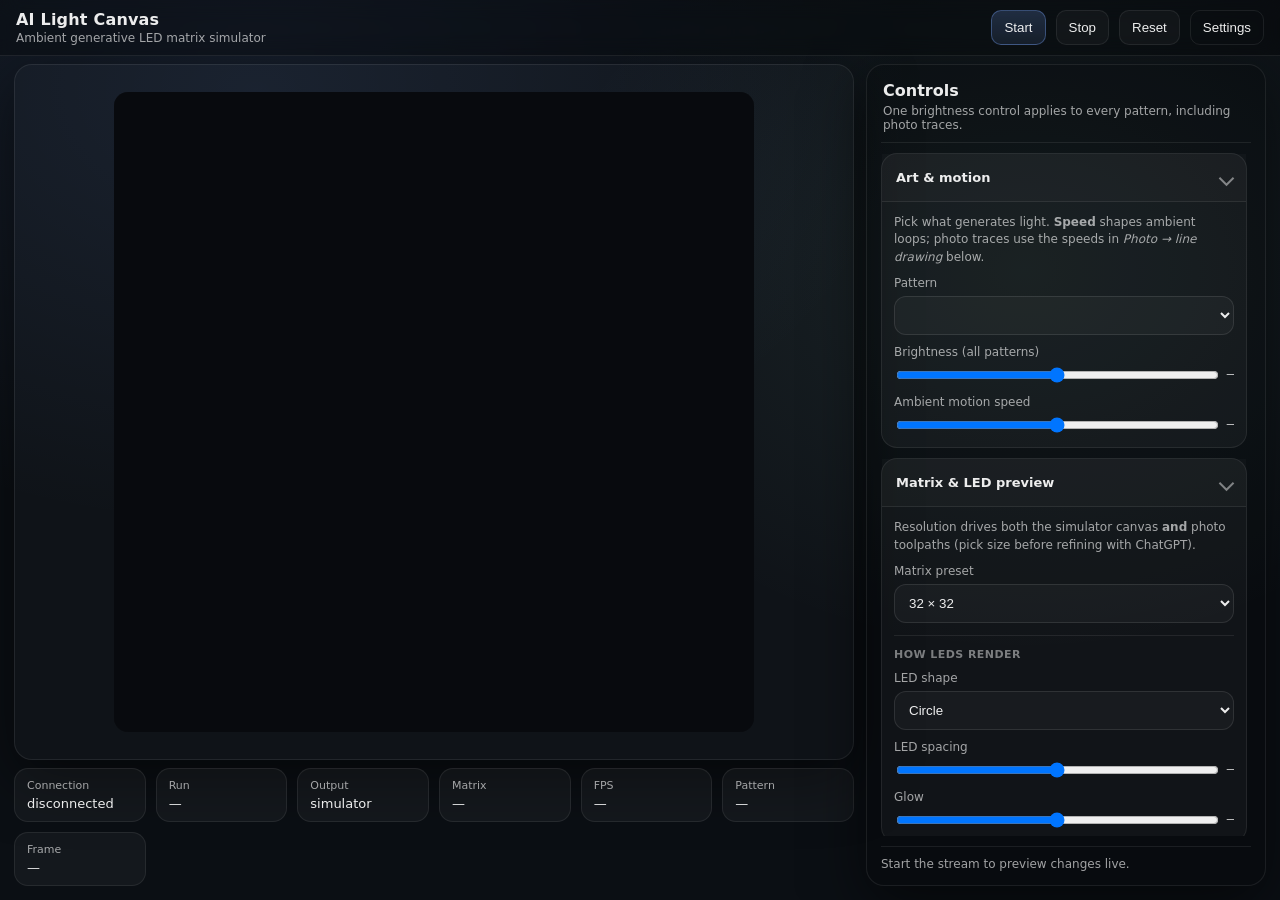
==== frontend/index.html @ 5630060a "Initial commit Co-authored-by: Cursor <cursoragent@cursor.com>" ====
<!doctype html>
<html lang="en">
  <head>
    <meta charset="utf-8" />
    <meta name="viewport" content="width=device-width, initial-scale=1" />
    <title>AI Light Canvas</title>
    <link rel="stylesheet" href="./styles.css" />
  </head>
  <body>
    <div class="appShell">
      <header class="topBar">
        <div class="brand">
          <div class="brandTitle">AI Light Canvas</div>
          <div class="brandSub">Ambient generative LED matrix simulator</div>
        </div>

        <div class="topBarActions">
          <button id="btnStart" class="btn primary">Start</button>
          <button id="btnStop" class="btn">Stop</button>
          <button id="btnReset" class="btn">Reset</button>
          <button id="btnSettings" class="btn ghost" aria-expanded="false">Settings</button>
        </div>
      </header>

      <main class="main">
        <section class="canvasPanel">
          <div class="canvasWrap">
            <canvas id="matrixCanvas" width="640" height="640"></canvas>
          </div>
          <div class="statusBar">
            <div class="statusItem">
              <span class="label">Connection</span>
              <span id="statusConnection" class="value">…</span>
            </div>
            <div class="statusItem">
              <span class="label">Run</span>
              <span id="statusRunning" class="value">—</span>
            </div>
            <div class="statusItem">
              <span class="label">Output</span>
              <span id="statusOutput" class="value">simulator</span>
            </div>
            <div class="statusItem">
              <span class="label">Matrix</span>
              <span id="statusMatrix" class="value">—</span>
            </div>
            <div class="statusItem">
              <span class="label">FPS</span>
              <span id="statusFps" class="value">—</span>
            </div>
            <div class="statusItem">
              <span class="label">Pattern</span>
              <span id="statusPattern" class="value">—</span>
            </div>
            <div class="statusItem">
              <span class="label">Frame</span>
              <span id="statusSeq" class="value">—</span>
            </div>
          </div>
        </section>

        <aside id="settingsPanel" class="settingsPanel" hidden>
          <div class="settingsHeader">
            <div class="settingsTitle">Controls</div>
            <div class="settingsHint">One brightness control applies to every pattern, including photo traces.</div>
          </div>

          <div class="settingsScroll">
            <details class="settingsFold" open>
              <summary><span class="foldSummaryLabel">Art &amp; motion</span></summary>
              <div class="foldInner">
                <p class="foldLead">
                  Pick what generates light. <strong>Speed</strong> shapes ambient loops; photo traces use the speeds in <em>Photo → line drawing</em> below.
                </p>
                <label class="field">
                  <span class="fieldLabel">Pattern</span>
                  <select id="selPattern"></select>
                </label>

                <label class="field">
                  <span class="fieldLabel">Brightness (all patterns)</span>
                  <div class="rangeRow">
                    <input id="rngBrightness" type="range" min="0" max="1" step="0.01" />
                    <span id="txtBrightness" class="mono">—</span>
                  </div>
                </label>

                <label class="field">
                  <span class="fieldLabel">Ambient motion speed</span>
                  <div class="rangeRow">
                    <input id="rngSpeed" type="range" min="0" max="5" step="0.01" />
                    <span id="txtSpeed" class="mono">—</span>
                  </div>
                </label>

                <div id="photoPatternHint" class="patternHint" aria-live="polite"></div>
              </div>
            </details>

            <details class="settingsFold" open>
              <summary><span class="foldSummaryLabel">Matrix &amp; LED preview</span></summary>
              <div class="foldInner">
                <p class="foldLead">
                  Resolution drives both the simulator canvas <strong>and</strong> photo toolpaths (pick size before refining with ChatGPT).
                </p>
                <label class="field">
                  <span class="fieldLabel">Matrix preset</span>
                  <select id="selMatrixPreset">
                    <option value="32x32">32 × 32</option>
                    <option value="64x64">64 × 64</option>
                    <option value="128x64">128 × 64</option>
                    <option value="128x128">128 × 128</option>
                  </select>
                </label>

                <div class="foldDivider"></div>
                <div class="subHeading">How LEDs render</div>

                <label class="field">
                  <span class="fieldLabel">LED shape</span>
                  <select id="selLedShape">
                    <option value="circle">Circle</option>
                    <option value="square">Square</option>
                  </select>
                </label>

                <label class="field">
                  <span class="fieldLabel">LED spacing</span>
                  <div class="rangeRow">
                    <input id="rngLedSpacing" type="range" min="0" max="8" step="1" />
                    <span id="txtLedSpacing" class="mono">—</span>
                  </div>
                </label>

                <label class="field">
                  <span class="fieldLabel">Glow</span>
                  <div class="rangeRow">
                    <input id="rngGlow" type="range" min="0" max="1" step="0.01" />
                    <span id="txtGlow" class="mono">—</span>
                  </div>
                </label>
              </div>
            </details>

            <details class="settingsFold" open>
              <summary><span class="foldSummaryLabel">Streaming &amp; performance</span></summary>
              <div class="foldInner">
                <p class="foldLead">
                  Target frame rate and auto tuning affect smoothness and CPU use; learned caps stay tied to the current matrix size and pattern.
                </p>
                <div class="fieldGrid2">
                  <label class="field">
                    <span class="fieldLabel">Target FPS</span>
                    <input id="numFps" type="number" min="1" max="120" step="1" />
                  </label>
                  <label class="field">
                    <span class="fieldLabel">Auto-tune FPS</span>
                    <select id="selAutoFps">
                      <option value="true">On (recommended)</option>
                      <option value="false">Off</option>
                    </select>
                  </label>
                  <label class="field">
                    <span class="fieldLabel">Max FPS cap</span>
                    <input id="numMaxFps" type="number" min="1" max="120" step="1" />
                  </label>
                  <label class="field">
                    <span class="fieldLabel">Auto-learn cap</span>
                    <select id="selAutoLearn">
                      <option value="true">On</option>
                      <option value="false">Off</option>
                    </select>
                  </label>
                </div>

                <div class="btnRow" style="margin-top: 12px">
                  <button id="btnResetLearned" class="btn" type="button">Reset learned FPS cap</button>
                </div>
              </div>
            </details>

            <details class="settingsFold" id="foldLivingDrawing" open>
              <summary><span class="foldSummaryLabel">Photo → line drawing</span></summary>
              <div class="foldInner">
                <p class="foldLead">
                  Upload once, optionally refine for a cleaner single stroke, then paint with the same <strong>brightness</strong> slider as other patterns. Paths always match the <strong>matrix preset</strong> above.
                </p>

                <label class="field">
                  <span class="fieldLabel">Display name (optional)</span>
                  <input
                    id="inpUploadLabel"
                    type="text"
                    maxlength="120"
                    placeholder="Shown in the library, e.g. Beach sunset"
                    autocomplete="off"
                  />
                </label>

                <label class="field">
                  <span class="fieldLabel">Source image</span>
                  <input id="fileUpload" type="file" accept="image/*" />
                </label>

                <label class="field">
                  <span class="fieldLabel">Library</span>
                  <select id="selDrawing"></select>
                </label>

                <label class="field">
                  <span class="fieldLabel">Rename selected</span>
                  <input
                    id="inpRenameDrawing"
                    type="text"
                    maxlength="120"
                    placeholder="New display name"
                    autocomplete="off"
                  />
                </label>
                <div class="btnRow">
                  <button id="btnRenameDrawing" class="btn" type="button">Save name</button>
                </div>

                <div class="btnRow">
                  <button id="btnDeleteAiToolpath" class="btn" type="button">Remove AI path</button>
                  <button id="btnDeleteImage" class="btn danger" type="button">Delete upload</button>
                </div>
                <p class="muted" style="margin-top: 8px">
                  Remove AI path keeps the photo and uses the built‑in trace. Delete upload removes the file and any AI path (cannot be undone).
                </p>

                <div class="btnRow">
                  <button id="btnRefineToolpath" class="btn" type="button">Refine with ChatGPT</button>
                </div>
                <div id="txtRefineStatus" class="muted" style="margin-top: 8px"></div>

                <details class="settingsSub">
                  <summary><span class="foldSummaryLabel">ChatGPT credentials</span></summary>
                  <div class="foldInner">
                    <form id="formOpenAiCred" autocomplete="off" onsubmit="return false;">
                      <p class="foldLead" style="margin-bottom: 10px">
                        Saved to <span class="mono">config/settings.yaml</span> on this machine. Keys are never echoed back in API responses.
                      </p>
                      <label class="field">
                        <span class="fieldLabel">API key</span>
                        <input
                          id="inpOpenAiApiKey"
                          name="openai_api_key"
                          type="password"
                          autocomplete="new-password"
                          placeholder="Paste key, then Save"
                        />
                      </label>
                      <div class="btnRow" style="margin-top: 8px">
                        <button id="btnSaveOpenAiKey" class="btn" type="button">Save key</button>
                        <button id="btnClearOpenAiKey" class="btn" type="button">Clear key</button>
                      </div>
                      <div id="txtOpenAiKeyHint" class="muted" style="margin-top: 8px"></div>
                      <label class="field">
                        <span class="fieldLabel">Model</span>
                        <input id="txtOpenAiModel" name="openai_model" type="text" autocomplete="off" placeholder="e.g. gpt-5-mini" />
                      </label>
                    </form>
                  </div>
                </details>

                <div class="foldDivider"></div>
                <div class="subHeading">On-matrix playback</div>

                <label class="field">
                  <span class="fieldLabel">Line color</span>
                  <input id="clrLine" type="color" value="#b8d7ff" />
                </label>

                <div class="fieldGrid2">
                  <label class="field">
                    <span class="fieldLabel">Draw speed</span>
                    <input id="numDrawPps" type="number" min="10" max="5000" step="10" />
                  </label>
                  <label class="field">
                    <span class="fieldLabel">Hold (show)</span>
                    <input id="numHold" type="number" min="0" max="60" step="0.5" />
                  </label>
                  <label class="field" style="grid-column: 1 / -1">
                    <span class="fieldLabel">Erase speed</span>
                    <input id="numErasePps" type="number" min="10" max="20000" step="50" />
                  </label>
                </div>
                <p class="muted" style="margin-top: 8px">Draw / hold / erase speeds are points per second on the LED path.</p>

                <div class="btnRow" style="margin-top: 14px">
                  <button id="btnUseLivingDrawing" class="btn primary" type="button">Apply photo line drawing</button>
                </div>
              </div>
            </details>
          </div>

          <div class="settingsFooter">
            <div class="muted">Start the stream to preview changes live.</div>
          </div>
        </aside>
      </main>
    </div>

    <script src="./app.js"></script>
  </body>
</html>
---- frontend/styles.css ----
:root {
  --bg: #0b0f14;
  --panel: rgba(255, 255, 255, 0.04);
  --panel2: rgba(255, 255, 255, 0.06);
  --border: rgba(255, 255, 255, 0.08);
  --text: rgba(255, 255, 255, 0.92);
  --muted: rgba(255, 255, 255, 0.62);
  --accent: #78a6ff;
  --accent2: #9ee6d6;
  --shadow: rgba(0, 0, 0, 0.55);
}

* { box-sizing: border-box; }

html, body {
  height: 100%;
  margin: 0;
  background: radial-gradient(1200px 800px at 20% 10%, rgba(120, 166, 255, 0.10), transparent 55%),
              radial-gradient(900px 700px at 80% 30%, rgba(158, 230, 214, 0.08), transparent 55%),
              var(--bg);
  color: var(--text);
  font-family: ui-sans-serif, system-ui, -apple-system, Segoe UI, Roboto, Helvetica, Arial, "Apple Color Emoji",
    "Segoe UI Emoji";
}

.appShell {
  height: 100%;
  display: flex;
  flex-direction: column;
}

.topBar {
  display: flex;
  align-items: center;
  justify-content: space-between;
  padding: 10px 16px;
  border-bottom: 1px solid var(--border);
  background: rgba(0,0,0,0.25);
  backdrop-filter: blur(10px);
}

.brandTitle { font-weight: 650; letter-spacing: 0.2px; }
.brandSub { font-size: 12px; color: var(--muted); margin-top: 2px; }

.topBarActions { display: flex; gap: 10px; align-items: center; }

.btn {
  border: 1px solid var(--border);
  background: rgba(255,255,255,0.03);
  color: var(--text);
  padding: 9px 12px;
  border-radius: 10px;
  cursor: pointer;
  transition: transform 120ms ease, background 120ms ease, border-color 120ms ease;
}

.btn:hover { background: rgba(255,255,255,0.06); border-color: rgba(255,255,255,0.14); }
.btn:active { transform: translateY(1px); }

.btn.primary {
  border-color: rgba(120, 166, 255, 0.35);
  background: linear-gradient(180deg, rgba(120,166,255,0.20), rgba(120,166,255,0.10));
}
.btn.danger {
  border-color: rgba(255, 120, 120, 0.35);
  background: rgba(255, 80, 80, 0.08);
}
.btn.danger:hover {
  border-color: rgba(255, 140, 140, 0.45);
  background: rgba(255, 80, 80, 0.12);
}
.btn.ghost { background: transparent; }

.main {
  flex: 1;
  min-height: 0;
  display: grid;
  grid-template-columns: 1fr minmax(300px, 400px);
  grid-template-rows: minmax(0, 1fr);
  gap: 12px;
  padding: 8px 14px 14px;
  align-items: stretch;
}

.canvasPanel {
  min-width: 0;
  min-height: 0;
  display: flex;
  flex-direction: column;
  gap: 8px;
}

.canvasWrap {
  flex: 1 1 0;
  min-height: 0;
  background: rgba(255,255,255,0.02);
  border: 1px solid var(--border);
  border-radius: 18px;
  padding: 6px 8px;
  box-shadow: 0 18px 60px var(--shadow);
  display: flex;
  align-items: center;
  justify-content: center;
}

canvas {
  display: block;
  border-radius: 14px;
  background: rgba(0,0,0,0.35);
  /* Fill the flex preview area while staying square (matrix aspect is square). */
  width: auto;
  height: auto;
  max-width: 100%;
  max-height: 100%;
  aspect-ratio: 1 / 1;
}

.statusBar {
  display: grid;
  grid-template-columns: repeat(6, minmax(0, 1fr));
  gap: 10px;
}

.statusItem {
  border: 1px solid var(--border);
  background: var(--panel);
  border-radius: 14px;
  padding: 10px 12px;
  min-width: 0;
}
.statusItem .label { display: block; font-size: 11px; color: var(--muted); }
.statusItem .value { display: block; font-size: 13px; margin-top: 4px; white-space: nowrap; overflow: hidden; text-overflow: ellipsis; }

.settingsPanel {
  border: 1px solid var(--border);
  background: rgba(0,0,0,0.22);
  border-radius: 18px;
  padding: 14px;
  box-shadow: 0 18px 60px var(--shadow);
  display: flex;
  flex-direction: column;
  gap: 10px;
  min-width: 0;
  min-height: 0;
  overflow: hidden;
}

.settingsScroll {
  flex: 1;
  min-height: 0;
  overflow-y: auto;
  overflow-x: hidden;
  display: flex;
  flex-direction: column;
  gap: 10px;
  padding-right: 4px;
  align-items: stretch;
}

/* Critical: flex items default to flex-shrink:1, which squashes <details> and clips bodies + summaries. */
.settingsScroll > details {
  flex-shrink: 0;
  min-height: min-content;
}

.settingsScroll::-webkit-scrollbar {
  width: 8px;
}
.settingsScroll::-webkit-scrollbar-thumb {
  background: rgba(255,255,255,0.12);
  border-radius: 999px;
}

.settingsHeader {
  padding: 2px 2px 10px 2px;
  border-bottom: 1px solid var(--border);
}
.settingsTitle { font-weight: 650; }
.settingsHint { font-size: 12px; color: var(--muted); margin-top: 4px; }

.settingsGroup {
  border: 1px solid var(--border);
  background: var(--panel);
  border-radius: 16px;
  padding: 12px;
}

details.settingsFold {
  border: 1px solid var(--border);
  background: var(--panel);
  border-radius: 16px;
  overflow: visible;
}

details.settingsFold > summary {
  list-style: none;
  cursor: pointer;
  display: grid;
  grid-template-columns: minmax(0, 1fr) auto;
  align-items: center;
  gap: 10px 12px;
  padding: 12px 14px;
  min-height: 48px;
  font-size: 13px;
  font-weight: 650;
  color: rgba(255, 255, 255, 0.92);
  user-select: none;
}

.foldSummaryLabel {
  min-width: 0;
  line-height: 1.35;
  word-wrap: break-word;
  overflow-wrap: anywhere;
}

details.settingsFold > summary::-webkit-details-marker {
  display: none;
}

details.settingsFold > summary::after {
  content: "";
  width: 9px;
  height: 9px;
  margin-top: 2px;
  border-right: 2px solid rgba(255, 255, 255, 0.45);
  border-bottom: 2px solid rgba(255, 255, 255, 0.45);
  transform: rotate(-45deg);
  transition: transform 140ms ease;
  flex-shrink: 0;
  justify-self: end;
}

details.settingsFold[open] > summary::after {
  transform: rotate(45deg);
  margin-top: 2px;
}

details.settingsFold[open] > summary {
  border-bottom: 1px solid var(--border);
  background: rgba(255,255,255,0.02);
}

.foldInner {
  padding: 12px;
  overflow: visible;
}

.foldLead {
  font-size: 12px;
  color: var(--muted);
  line-height: 1.45;
  margin: 0 0 10px 0;
}

.foldDivider {
  height: 1px;
  background: var(--border);
  margin: 12px 0;
}

.subHeading {
  font-size: 11px;
  font-weight: 650;
  letter-spacing: 0.04em;
  text-transform: uppercase;
  color: rgba(255,255,255,0.45);
  margin: 0 0 8px 0;
}

.fieldGrid2 {
  display: grid;
  grid-template-columns: 1fr 1fr;
  gap: 10px;
}

@media (max-width: 420px) {
  .fieldGrid2 { grid-template-columns: 1fr; }
}

.groupTitle {
  font-size: 12px;
  color: rgba(255,255,255,0.75);
  letter-spacing: 0.3px;
  margin-bottom: 10px;
}

.field {
  display: grid;
  gap: 6px;
  margin-top: 10px;
}
.field:first-of-type { margin-top: 0; }

.foldInner .field:first-child {
  margin-top: 0;
}

.fieldLabel { font-size: 12px; color: var(--muted); }

.btnRow {
  display: flex;
  flex-wrap: wrap;
  gap: 8px;
  align-items: center;
}

details.settingsSub {
  border: 1px dashed rgba(255,255,255,0.14);
  border-radius: 14px;
  margin-top: 10px;
  background: rgba(0,0,0,0.12);
  overflow: visible;
  min-height: min-content;
}

details.settingsSub > summary {
  list-style: none;
  cursor: pointer;
  display: grid;
  grid-template-columns: minmax(0, 1fr) auto;
  align-items: center;
  gap: 10px 12px;
  padding: 12px 14px;
  min-height: 44px;
  font-size: 13px;
  font-weight: 600;
  color: rgba(255, 255, 255, 0.88);
}

details.settingsSub > summary::after {
  content: "";
  width: 8px;
  height: 8px;
  margin-top: 2px;
  border-right: 2px solid rgba(255, 255, 255, 0.42);
  border-bottom: 2px solid rgba(255, 255, 255, 0.42);
  transform: rotate(-45deg);
  transition: transform 140ms ease;
  justify-self: end;
}

details.settingsSub[open] > summary::after {
  transform: rotate(45deg);
}

details.settingsSub > summary::-webkit-details-marker {
  display: none;
}

details.settingsSub .foldInner {
  padding-top: 0;
}

.patternHint {
  font-size: 12px;
  color: var(--muted);
  margin-top: 10px;
  padding: 10px 12px;
  border-radius: 12px;
  background: rgba(120, 166, 255, 0.08);
  border: 1px solid rgba(120, 166, 255, 0.18);
  display: none;
}

.patternHint.isVisible {
  display: block;
}

input[type="text"], input[type="password"], input[type="number"], select {
  border: 1px solid rgba(255,255,255,0.10);
  background: rgba(255,255,255,0.03);
  color: var(--text);
  padding: 10px 10px;
  border-radius: 12px;
  outline: none;
}

select option {
  background: #0b0f14;
  color: rgba(255, 255, 255, 0.92);
}

input[type="range"] { width: 100%; }

.rangeRow {
  display: grid;
  grid-template-columns: 1fr auto;
  gap: 10px;
  align-items: center;
}

.mono {
  font-family: ui-monospace, SFMono-Regular, Menlo, Monaco, Consolas, "Liberation Mono", "Courier New", monospace;
  font-size: 12px;
  color: rgba(255,255,255,0.80);
}

.muted { color: var(--muted); font-size: 12px; }

.settingsFooter {
  margin-top: auto;
  padding-top: 10px;
  border-top: 1px solid var(--border);
}

@media (max-width: 1020px) {
  .main {
    grid-template-columns: 1fr;
    grid-template-rows: auto minmax(0, 1fr);
  }
  .settingsPanel { order: -1; }
  .canvasPanel { min-height: min(52vh, 560px); }
  .statusBar { grid-template-columns: repeat(2, minmax(0, 1fr)); }
}
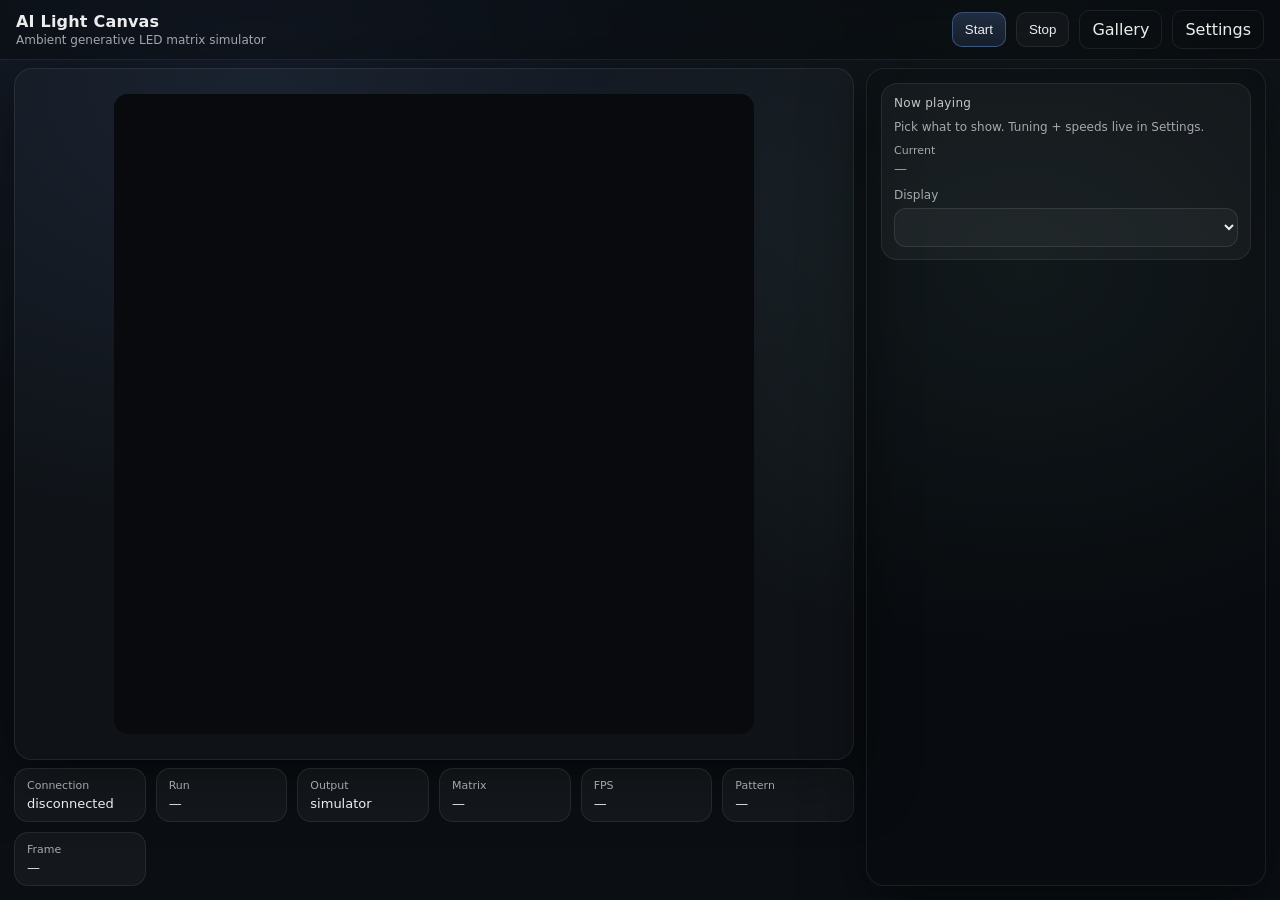
==== commit c8ac5a29: "ui: split simulator/settings; gallery copy preview Co-authored-by: Cursor <cursoragent@cursor.com>" ====
--- a/frontend/index.html
+++ b/frontend/index.html
@@ -17,8 +17,8 @@
         <div class="topBarActions">
           <button id="btnStart" class="btn primary">Start</button>
           <button id="btnStop" class="btn">Stop</button>
-          <button id="btnReset" class="btn">Reset</button>
-          <button id="btnSettings" class="btn ghost" aria-expanded="false">Settings</button>
+          <a href="/gallery.html" class="btn ghost" style="text-decoration:none; display:inline-flex; align-items:center">Gallery</a>
+          <a href="/settings.html" class="btn ghost" style="text-decoration:none; display:inline-flex; align-items:center">Settings</a>
         </div>
       </header>
 
@@ -59,244 +59,40 @@
           </div>
         </section>
 
-        <aside id="settingsPanel" class="settingsPanel" hidden>
-          <div class="settingsHeader">
-            <div class="settingsTitle">Controls</div>
-            <div class="settingsHint">One brightness control applies to every pattern, including photo traces.</div>
-          </div>
+        <aside class="playPanel">
+          <div class="settingsGroup">
+            <div class="groupTitle">Now playing</div>
+            <div class="muted" style="margin-top:6px">Pick what to show. Tuning + speeds live in Settings.</div>
 
-          <div class="settingsScroll">
-            <details class="settingsFold" open>
-              <summary><span class="foldSummaryLabel">Art &amp; motion</span></summary>
-              <div class="foldInner">
-                <p class="foldLead">
-                  Pick what generates light. <strong>Speed</strong> shapes ambient loops; photo traces use the speeds in <em>Photo → line drawing</em> below.
-                </p>
-                <label class="field">
-                  <span class="fieldLabel">Pattern</span>
-                  <select id="selPattern"></select>
-                </label>
+            <div class="muted" style="margin-top:10px">
+              <span class="label" style="display:block; font-size:11px; color: var(--muted);">Current</span>
+              <span id="txtNowPlaying" class="value" style="display:block; font-size:13px; margin-top:4px">—</span>
+            </div>
 
-                <label class="field">
-                  <span class="fieldLabel">Brightness (all patterns)</span>
-                  <div class="rangeRow">
-                    <input id="rngBrightness" type="range" min="0" max="1" step="0.01" />
-                    <span id="txtBrightness" class="mono">—</span>
-                  </div>
-                </label>
+            <label class="field" style="margin-top:12px">
+              <span class="fieldLabel">Display</span>
+              <select id="selPattern"></select>
+            </label>
 
-                <label class="field">
-                  <span class="fieldLabel">Ambient motion speed</span>
-                  <div class="rangeRow">
-                    <input id="rngSpeed" type="range" min="0" max="5" step="0.01" />
-                    <span id="txtSpeed" class="mono">—</span>
-                  </div>
-                </label>
-
-                <div id="photoPatternHint" class="patternHint" aria-live="polite"></div>
+            <div id="photoControls" class="settingsGroup" style="margin-top:12px; display:none">
+              <div class="groupTitle">Photo</div>
+              <label class="field">
+                <span class="fieldLabel">Upload (optional name)</span>
+                <input id="inpUploadLabel" type="text" maxlength="120" placeholder="e.g. Face line art" autocomplete="off" />
+              </label>
+              <label class="field">
+                <span class="fieldLabel">File</span>
+                <input id="fileUpload" type="file" accept="image/*" />
+              </label>
+              <label class="field">
+                <span class="fieldLabel">Library</span>
+                <select id="selDrawing"></select>
+              </label>
+              <div class="btnRow">
+                <button id="btnUseLivingDrawing" class="btn primary" type="button">Show selected photo</button>
               </div>
-            </details>
-
-            <details class="settingsFold" open>
-              <summary><span class="foldSummaryLabel">Matrix &amp; LED preview</span></summary>
-              <div class="foldInner">
-                <p class="foldLead">
-                  Resolution drives both the simulator canvas <strong>and</strong> photo toolpaths (pick size before refining with ChatGPT).
-                </p>
-                <label class="field">
-                  <span class="fieldLabel">Matrix preset</span>
-                  <select id="selMatrixPreset">
-                    <option value="32x32">32 × 32</option>
-                    <option value="64x64">64 × 64</option>
-                    <option value="128x64">128 × 64</option>
-                    <option value="128x128">128 × 128</option>
-                  </select>
-                </label>
-
-                <div class="foldDivider"></div>
-                <div class="subHeading">How LEDs render</div>
-
-                <label class="field">
-                  <span class="fieldLabel">LED shape</span>
-                  <select id="selLedShape">
-                    <option value="circle">Circle</option>
-                    <option value="square">Square</option>
-                  </select>
-                </label>
-
-                <label class="field">
-                  <span class="fieldLabel">LED spacing</span>
-                  <div class="rangeRow">
-                    <input id="rngLedSpacing" type="range" min="0" max="8" step="1" />
-                    <span id="txtLedSpacing" class="mono">—</span>
-                  </div>
-                </label>
-
-                <label class="field">
-                  <span class="fieldLabel">Glow</span>
-                  <div class="rangeRow">
-                    <input id="rngGlow" type="range" min="0" max="1" step="0.01" />
-                    <span id="txtGlow" class="mono">—</span>
-                  </div>
-                </label>
-              </div>
-            </details>
-
-            <details class="settingsFold" open>
-              <summary><span class="foldSummaryLabel">Streaming &amp; performance</span></summary>
-              <div class="foldInner">
-                <p class="foldLead">
-                  Target frame rate and auto tuning affect smoothness and CPU use; learned caps stay tied to the current matrix size and pattern.
-                </p>
-                <div class="fieldGrid2">
-                  <label class="field">
-                    <span class="fieldLabel">Target FPS</span>
-                    <input id="numFps" type="number" min="1" max="120" step="1" />
-                  </label>
-                  <label class="field">
-                    <span class="fieldLabel">Auto-tune FPS</span>
-                    <select id="selAutoFps">
-                      <option value="true">On (recommended)</option>
-                      <option value="false">Off</option>
-                    </select>
-                  </label>
-                  <label class="field">
-                    <span class="fieldLabel">Max FPS cap</span>
-                    <input id="numMaxFps" type="number" min="1" max="120" step="1" />
-                  </label>
-                  <label class="field">
-                    <span class="fieldLabel">Auto-learn cap</span>
-                    <select id="selAutoLearn">
-                      <option value="true">On</option>
-                      <option value="false">Off</option>
-                    </select>
-                  </label>
-                </div>
-
-                <div class="btnRow" style="margin-top: 12px">
-                  <button id="btnResetLearned" class="btn" type="button">Reset learned FPS cap</button>
-                </div>
-              </div>
-            </details>
-
-            <details class="settingsFold" id="foldLivingDrawing" open>
-              <summary><span class="foldSummaryLabel">Photo → line drawing</span></summary>
-              <div class="foldInner">
-                <p class="foldLead">
-                  Upload once, optionally refine for a cleaner single stroke, then paint with the same <strong>brightness</strong> slider as other patterns. Paths always match the <strong>matrix preset</strong> above.
-                </p>
-
-                <label class="field">
-                  <span class="fieldLabel">Display name (optional)</span>
-                  <input
-                    id="inpUploadLabel"
-                    type="text"
-                    maxlength="120"
-                    placeholder="Shown in the library, e.g. Beach sunset"
-                    autocomplete="off"
-                  />
-                </label>
-
-                <label class="field">
-                  <span class="fieldLabel">Source image</span>
-                  <input id="fileUpload" type="file" accept="image/*" />
-                </label>
-
-                <label class="field">
-                  <span class="fieldLabel">Library</span>
-                  <select id="selDrawing"></select>
-                </label>
-
-                <label class="field">
-                  <span class="fieldLabel">Rename selected</span>
-                  <input
-                    id="inpRenameDrawing"
-                    type="text"
-                    maxlength="120"
-                    placeholder="New display name"
-                    autocomplete="off"
-                  />
-                </label>
-                <div class="btnRow">
-                  <button id="btnRenameDrawing" class="btn" type="button">Save name</button>
-                </div>
-
-                <div class="btnRow">
-                  <button id="btnDeleteAiToolpath" class="btn" type="button">Remove AI path</button>
-                  <button id="btnDeleteImage" class="btn danger" type="button">Delete upload</button>
-                </div>
-                <p class="muted" style="margin-top: 8px">
-                  Remove AI path keeps the photo and uses the built‑in trace. Delete upload removes the file and any AI path (cannot be undone).
-                </p>
-
-                <div class="btnRow">
-                  <button id="btnRefineToolpath" class="btn" type="button">Refine with ChatGPT</button>
-                </div>
-                <div id="txtRefineStatus" class="muted" style="margin-top: 8px"></div>
-
-                <details class="settingsSub">
-                  <summary><span class="foldSummaryLabel">ChatGPT credentials</span></summary>
-                  <div class="foldInner">
-                    <form id="formOpenAiCred" autocomplete="off" onsubmit="return false;">
-                      <p class="foldLead" style="margin-bottom: 10px">
-                        Saved to <span class="mono">config/settings.yaml</span> on this machine. Keys are never echoed back in API responses.
-                      </p>
-                      <label class="field">
-                        <span class="fieldLabel">API key</span>
-                        <input
-                          id="inpOpenAiApiKey"
-                          name="openai_api_key"
-                          type="password"
-                          autocomplete="new-password"
-                          placeholder="Paste key, then Save"
-                        />
-                      </label>
-                      <div class="btnRow" style="margin-top: 8px">
-                        <button id="btnSaveOpenAiKey" class="btn" type="button">Save key</button>
-                        <button id="btnClearOpenAiKey" class="btn" type="button">Clear key</button>
-                      </div>
-                      <div id="txtOpenAiKeyHint" class="muted" style="margin-top: 8px"></div>
-                      <label class="field">
-                        <span class="fieldLabel">Model</span>
-                        <input id="txtOpenAiModel" name="openai_model" type="text" autocomplete="off" placeholder="e.g. gpt-5-mini" />
-                      </label>
-                    </form>
-                  </div>
-                </details>
-
-                <div class="foldDivider"></div>
-                <div class="subHeading">On-matrix playback</div>
-
-                <label class="field">
-                  <span class="fieldLabel">Line color</span>
-                  <input id="clrLine" type="color" value="#b8d7ff" />
-                </label>
-
-                <div class="fieldGrid2">
-                  <label class="field">
-                    <span class="fieldLabel">Draw speed</span>
-                    <input id="numDrawPps" type="number" min="10" max="5000" step="10" />
-                  </label>
-                  <label class="field">
-                    <span class="fieldLabel">Hold (show)</span>
-                    <input id="numHold" type="number" min="0" max="60" step="0.5" />
-                  </label>
-                  <label class="field" style="grid-column: 1 / -1">
-                    <span class="fieldLabel">Erase speed</span>
-                    <input id="numErasePps" type="number" min="10" max="20000" step="50" />
-                  </label>
-                </div>
-                <p class="muted" style="margin-top: 8px">Draw / hold / erase speeds are points per second on the LED path.</p>
-
-                <div class="btnRow" style="margin-top: 14px">
-                  <button id="btnUseLivingDrawing" class="btn primary" type="button">Apply photo line drawing</button>
-                </div>
-              </div>
-            </details>
-          </div>
-
-          <div class="settingsFooter">
-            <div class="muted">Start the stream to preview changes live.</div>
+              <div id="photoPatternHint" class="patternHint" aria-live="polite"></div>
+            </div>
           </div>
         </aside>
       </main>
--- a/frontend/styles.css
+++ b/frontend/styles.css
@@ -8,6 +8,8 @@
   --accent: #78a6ff;
   --accent2: #9ee6d6;
   --shadow: rgba(0, 0, 0, 0.55);
+  /* Hint native controls (select dropdowns) to use dark theme where supported. */
+  color-scheme: dark;
 }
 
 * { box-sizing: border-box; }
@@ -56,6 +58,7 @@
 
 .btn:hover { background: rgba(255,255,255,0.06); border-color: rgba(255,255,255,0.14); }
 .btn:active { transform: translateY(1px); }
+.btn.clicked { transform: translateY(1px) scale(0.98); }
 
 .btn.primary {
   border-color: rgba(120, 166, 255, 0.35);
@@ -115,6 +118,59 @@
   aspect-ratio: 1 / 1;
 }
 
+.modalOverlay {
+  position: fixed;
+  inset: 0;
+  background: rgba(0,0,0,0.65);
+  backdrop-filter: blur(6px);
+  display: flex;
+  align-items: center;
+  justify-content: center;
+  padding: 18px;
+  z-index: 50;
+}
+
+.modalOverlay[hidden] {
+  display: none !important;
+}
+
+.modalCard {
+  width: min(980px, 96vw);
+  max-height: 92vh;
+  border: 1px solid var(--border);
+  background: rgba(0,0,0,0.35);
+  border-radius: 18px;
+  box-shadow: 0 18px 80px rgba(0,0,0,0.75);
+  display: flex;
+  flex-direction: column;
+  overflow: hidden;
+}
+
+.modalHeader, .modalFooter {
+  display: flex;
+  align-items: center;
+  gap: 10px;
+  padding: 12px 14px;
+  border-bottom: 1px solid var(--border);
+}
+.modalFooter {
+  border-bottom: none;
+  border-top: 1px solid var(--border);
+}
+.modalBody {
+  padding: 12px;
+  min-height: 0;
+  display: flex;
+  align-items: center;
+  justify-content: center;
+}
+
+.modalCanvas {
+  width: min(820px, 92vw);
+  height: auto;
+  max-height: 70vh;
+}
+
 .statusBar {
   display: grid;
   grid-template-columns: repeat(6, minmax(0, 1fr));
@@ -132,6 +188,20 @@
 .statusItem .value { display: block; font-size: 13px; margin-top: 4px; white-space: nowrap; overflow: hidden; text-overflow: ellipsis; }
 
 .settingsPanel {
+  border: 1px solid var(--border);
+  background: rgba(0,0,0,0.22);
+  border-radius: 18px;
+  padding: 14px;
+  box-shadow: 0 18px 60px var(--shadow);
+  display: flex;
+  flex-direction: column;
+  gap: 10px;
+  min-width: 0;
+  min-height: 0;
+  overflow: hidden;
+}
+
+.playPanel {
   border: 1px solid var(--border);
   background: rgba(0,0,0,0.22);
   border-radius: 18px;
@@ -376,6 +446,8 @@
   outline: none;
 }
 
+/* Dropdown menus are native UI. On Windows/Chrome, leaving defaults can produce white-on-white
+   where options look blank unless hovered. Force both background and text color together. */
 select option {
   background: #0b0f14;
   color: rgba(255, 255, 255, 0.92);
@@ -398,11 +470,122 @@
 
 .muted { color: var(--muted); font-size: 12px; }
 
+.badge {
+  display: inline-flex;
+  align-items: center;
+  gap: 6px;
+  padding: 7px 10px;
+  border-radius: 999px;
+  border: 1px solid rgba(255,255,255,0.12);
+  background: rgba(255,255,255,0.04);
+  color: rgba(255,255,255,0.82);
+  font-size: 12px;
+  line-height: 1;
+  white-space: nowrap;
+}
+
+.badge.good {
+  border-color: rgba(158, 230, 214, 0.28);
+  background: rgba(158, 230, 214, 0.10);
+  color: rgba(215, 255, 248, 0.95);
+}
+
+.badge.bad {
+  border-color: rgba(255, 120, 120, 0.30);
+  background: rgba(255, 80, 80, 0.10);
+  color: rgba(255, 220, 220, 0.95);
+}
+
 .settingsFooter {
   margin-top: auto;
   padding-top: 10px;
   border-top: 1px solid var(--border);
 }
+
+.galleryGrid {
+  max-width: 1100px;
+  width: 100%;
+  margin: 0 auto;
+  display: grid;
+  grid-template-columns: repeat(auto-fit, minmax(260px, 1fr));
+  gap: 14px;
+}
+
+.galleryCard {
+  border: 1px solid var(--border);
+  background: var(--panel);
+  border-radius: 16px;
+  padding: 12px;
+  box-shadow: 0 18px 60px var(--shadow);
+  overflow: hidden;
+}
+
+.galleryThumb {
+  width: 100%;
+  aspect-ratio: 1 / 1;
+  border-radius: 14px;
+  background: rgba(0,0,0,0.25);
+  border: 1px solid rgba(255,255,255,0.10);
+  object-fit: cover;
+}
+
+.galleryTitleRow {
+  display: flex;
+  justify-content: space-between;
+  gap: 10px;
+  margin-top: 10px;
+  align-items: baseline;
+}
+
+.galleryTitle {
+  font-weight: 650;
+  font-size: 13px;
+  overflow: hidden;
+  text-overflow: ellipsis;
+  white-space: nowrap;
+}
+
+.galleryMeta {
+  font-size: 12px;
+  color: var(--muted);
+}
+
+.variantList {
+  display: grid;
+  gap: 10px;
+  margin-top: 10px;
+}
+
+.variantRow {
+  display: grid;
+  grid-template-columns: 72px 1fr;
+  gap: 10px;
+  align-items: center;
+  border: 1px solid rgba(255,255,255,0.10);
+  background: rgba(0,0,0,0.12);
+  border-radius: 14px;
+  padding: 8px;
+}
+
+.variantCanvas {
+  width: 72px;
+  height: 72px;
+  border-radius: 10px;
+  background: rgba(0,0,0,0.25);
+  border: 1px solid rgba(255,255,255,0.10);
+}
+
+.variantInfo {
+  min-width: 0;
+}
+
+.variantActions {
+  display: flex;
+  flex-wrap: wrap;
+  gap: 8px;
+  margin-top: 6px;
+}
+
 
 @media (max-width: 1020px) {
   .main {
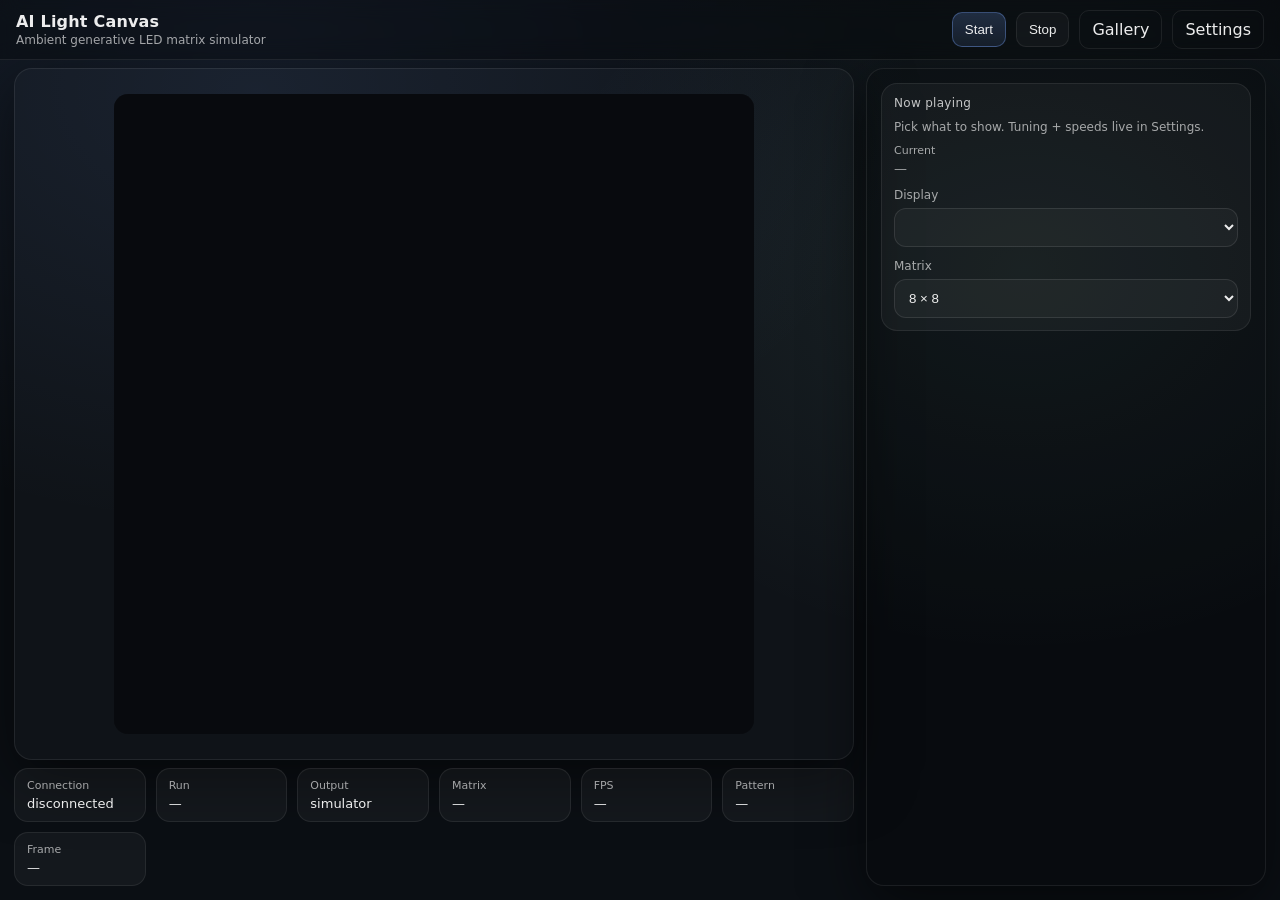
==== commit e5ffb3a1: "gallery: ai line art, crop focus, manage items Co-authored-by: Cursor <cursoragent@cursor.com>" ====
--- a/frontend/index.html
+++ b/frontend/index.html
@@ -74,11 +74,35 @@
               <select id="selPattern"></select>
             </label>
 
+            <label class="field" style="margin-top:12px">
+              <span class="fieldLabel">Matrix</span>
+              <select id="selMatrixPreset">
+                <option value="8x8">8 × 8</option>
+                <option value="16x16">16 × 16</option>
+                <option value="32x32">32 × 32</option>
+                <option value="64x64">64 × 64</option>
+                <option value="64x96">64 × 96</option>
+                <option value="64x128">64 × 128</option>
+                <option value="128x64">128 × 64</option>
+                <option value="128x128">128 × 128</option>
+              </select>
+            </label>
+
             <div id="photoControls" class="settingsGroup" style="margin-top:12px; display:none">
               <div class="groupTitle">Photo</div>
               <label class="field">
                 <span class="fieldLabel">Upload (optional name)</span>
                 <input id="inpUploadLabel" type="text" maxlength="120" placeholder="e.g. Face line art" autocomplete="off" />
+              </label>
+              <label class="field">
+                <span class="fieldLabel">Crop focus (for square versions)</span>
+                <select id="selCropFocus">
+                  <option value="center">Center</option>
+                  <option value="left">Left</option>
+                  <option value="right">Right</option>
+                  <option value="top">Top</option>
+                  <option value="bottom">Bottom</option>
+                </select>
               </label>
               <label class="field">
                 <span class="fieldLabel">File</span>
--- a/frontend/styles.css
+++ b/frontend/styles.css
@@ -32,6 +32,9 @@
 }
 
 .topBar {
+  position: sticky;
+  top: 0;
+  z-index: 80;
   display: flex;
   align-items: center;
   justify-content: space-between;
@@ -45,6 +48,20 @@
 .brandSub { font-size: 12px; color: var(--muted); margin-top: 2px; }
 
 .topBarActions { display: flex; gap: 10px; align-items: center; }
+
+.commitBar {
+  display: inline-flex;
+  align-items: center;
+  gap: 8px;
+  padding: 6px 8px;
+  border: 1px solid var(--border);
+  background: rgba(0,0,0,0.25);
+  border-radius: 999px;
+}
+
+.commitBar[hidden] {
+  display: none !important;
+}
 
 .btn {
   border: 1px solid var(--border);
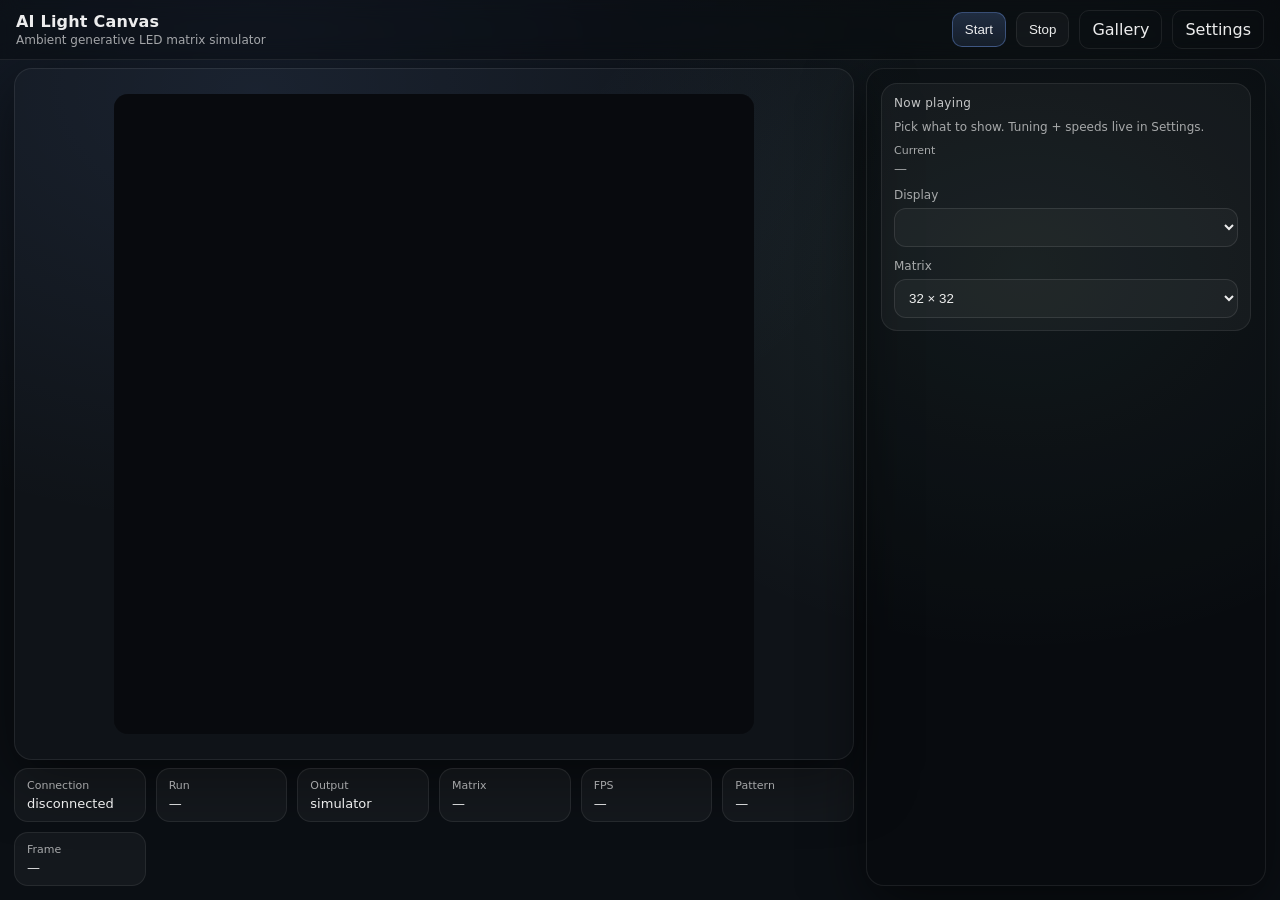
==== commit 3320014a: "feat: Pi WS281x output, album playlist, deploy scripts; gallery and vectorize updates Co-authored-by" ====
--- a/frontend/index.html
+++ b/frontend/index.html
@@ -77,14 +77,9 @@
             <label class="field" style="margin-top:12px">
               <span class="fieldLabel">Matrix</span>
               <select id="selMatrixPreset">
-                <option value="8x8">8 × 8</option>
-                <option value="16x16">16 × 16</option>
                 <option value="32x32">32 × 32</option>
                 <option value="64x64">64 × 64</option>
                 <option value="64x96">64 × 96</option>
-                <option value="64x128">64 × 128</option>
-                <option value="128x64">128 × 64</option>
-                <option value="128x128">128 × 128</option>
               </select>
             </label>
 
@@ -108,6 +103,20 @@
                 <span class="fieldLabel">File</span>
                 <input id="fileUpload" type="file" accept="image/*" />
               </label>
+              <div class="btnRow" style="align-items:center; margin-top:10px">
+                <button id="btnUploadSave" class="btn primary" type="button" disabled>Save upload</button>
+                <button id="btnUploadClear" class="btn" type="button" disabled>Clear</button>
+                <div id="txtUploadPicked" class="muted" style="min-width:0; overflow:hidden; text-overflow:ellipsis; white-space:nowrap"></div>
+              </div>
+              <div id="uploadProgressWrap" class="progressWrap" hidden>
+                <div class="progressTop">
+                  <div id="txtUploadProgress" class="muted">Uploading…</div>
+                  <div id="txtUploadProgressPct" class="muted">0%</div>
+                </div>
+                <div class="progressTrack">
+                  <div id="uploadProgressBar" class="progressBar" style="width:0%"></div>
+                </div>
+              </div>
               <label class="field">
                 <span class="fieldLabel">Library</span>
                 <select id="selDrawing"></select>
--- a/frontend/styles.css
+++ b/frontend/styles.css
@@ -91,6 +91,49 @@
 }
 .btn.ghost { background: transparent; }
 
+.progressWrap {
+  margin-top: 10px;
+  padding: 10px 10px 12px;
+  border: 1px solid var(--border);
+  background: rgba(0,0,0,0.18);
+  border-radius: 14px;
+}
+
+.progressTop {
+  display: flex;
+  align-items: baseline;
+  justify-content: space-between;
+  gap: 10px;
+  margin-bottom: 8px;
+}
+
+.progressTrack {
+  height: 10px;
+  border-radius: 999px;
+  overflow: hidden;
+  border: 1px solid rgba(255,255,255,0.10);
+  background: rgba(255,255,255,0.04);
+}
+
+.progressBar {
+  height: 100%;
+  width: 0%;
+  border-radius: 999px;
+  background: linear-gradient(90deg, rgba(120,166,255,0.65), rgba(158,230,214,0.55));
+  transition: width 160ms ease;
+}
+
+.progressBar.indeterminate {
+  width: 40%;
+  animation: progressSlide 1.05s ease-in-out infinite;
+}
+
+@keyframes progressSlide {
+  0% { transform: translateX(-40%); }
+  50% { transform: translateX(120%); }
+  100% { transform: translateX(-40%); }
+}
+
 .main {
   flex: 1;
   min-height: 0;
@@ -552,6 +595,7 @@
   gap: 10px;
   margin-top: 10px;
   align-items: baseline;
+  min-width: 0;
 }
 
 .galleryTitle {
@@ -565,6 +609,7 @@
 .galleryMeta {
   font-size: 12px;
   color: var(--muted);
+  flex-shrink: 0;
 }
 
 .variantList {
@@ -575,7 +620,7 @@
 
 .variantRow {
   display: grid;
-  grid-template-columns: 72px 1fr;
+  grid-template-columns: 72px minmax(0, 1fr);
   gap: 10px;
   align-items: center;
   border: 1px solid rgba(255,255,255,0.10);
@@ -590,6 +635,7 @@
   border-radius: 10px;
   background: rgba(0,0,0,0.25);
   border: 1px solid rgba(255,255,255,0.10);
+  object-fit: cover;
 }
 
 .variantInfo {
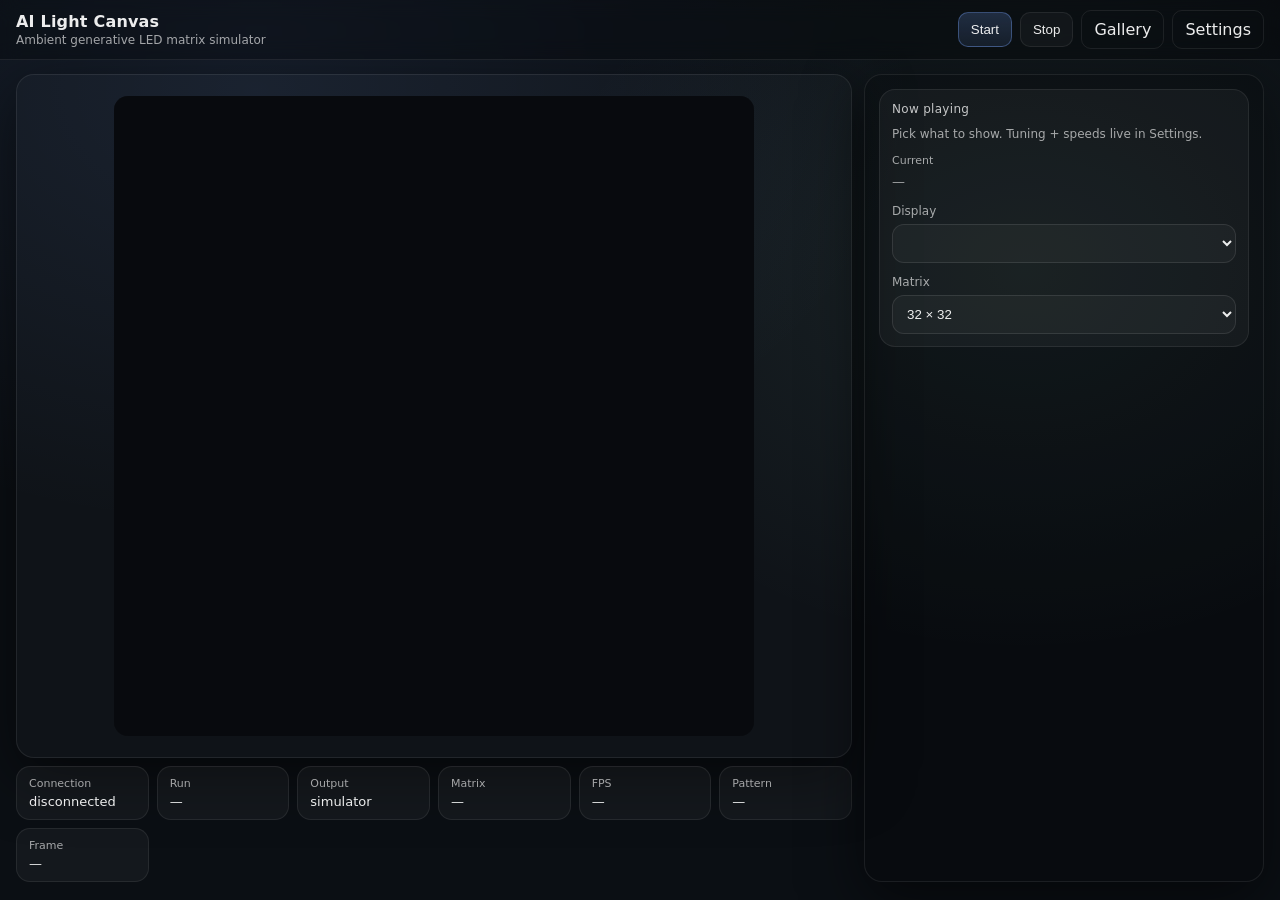
==== commit 3d289d07: "fix: gallery-aligned album, responsive UI, hidden upload preview, living-draw color sync Co-authored" ====
--- a/frontend/index.html
+++ b/frontend/index.html
@@ -22,7 +22,7 @@
         </div>
       </header>
 
-      <main class="main">
+      <main class="main main--sim">
         <section class="canvasPanel">
           <div class="canvasWrap">
             <canvas id="matrixCanvas" width="640" height="640"></canvas>
@@ -66,7 +66,7 @@
 
             <div class="muted" style="margin-top:10px">
               <span class="label" style="display:block; font-size:11px; color: var(--muted);">Current</span>
-              <span id="txtNowPlaying" class="value" style="display:block; font-size:13px; margin-top:4px">—</span>
+              <span id="txtNowPlaying" class="value nowPlayingLine" style="display:block; font-size:13px; margin-top:4px">—</span>
             </div>
 
             <label class="field" style="margin-top:12px">
@@ -106,7 +106,7 @@
               <div class="btnRow" style="align-items:center; margin-top:10px">
                 <button id="btnUploadSave" class="btn primary" type="button" disabled>Save upload</button>
                 <button id="btnUploadClear" class="btn" type="button" disabled>Clear</button>
-                <div id="txtUploadPicked" class="muted" style="min-width:0; overflow:hidden; text-overflow:ellipsis; white-space:nowrap"></div>
+                <div id="txtUploadPicked" class="muted btnRow-fill uiEllipsis"></div>
               </div>
               <div id="uploadProgressWrap" class="progressWrap" hidden>
                 <div class="progressTop">
@@ -121,6 +121,13 @@
                 <span class="fieldLabel">Library</span>
                 <select id="selDrawing"></select>
               </label>
+              <div class="muted" style="margin-top:6px;font-size:11px">
+                Previous / Next step through photos that have a <strong>vectorized</strong> preset for the current matrix size (same order as Pi album).
+              </div>
+              <div class="btnRow" style="margin-top:8px;flex-wrap:wrap">
+                <button id="btnAlbumPrev" class="btn" type="button" title="Previous in album">Previous</button>
+                <button id="btnAlbumNext" class="btn" type="button" title="Next in album">Next</button>
+              </div>
               <div class="btnRow">
                 <button id="btnUseLivingDrawing" class="btn primary" type="button">Show selected photo</button>
               </div>
--- a/frontend/styles.css
+++ b/frontend/styles.css
@@ -36,27 +36,44 @@
   top: 0;
   z-index: 80;
   display: flex;
+  flex-wrap: wrap;
   align-items: center;
   justify-content: space-between;
-  padding: 10px 16px;
+  gap: 10px 12px;
+  padding: 10px clamp(12px, 3vw, 16px);
   border-bottom: 1px solid var(--border);
   background: rgba(0,0,0,0.25);
   backdrop-filter: blur(10px);
 }
 
+.brand {
+  min-width: 0;
+  flex: 1 1 min(100%, 240px);
+}
+
 .brandTitle { font-weight: 650; letter-spacing: 0.2px; }
 .brandSub { font-size: 12px; color: var(--muted); margin-top: 2px; }
 
-.topBarActions { display: flex; gap: 10px; align-items: center; }
+.topBarActions {
+  display: flex;
+  flex-wrap: wrap;
+  gap: 8px;
+  align-items: center;
+  justify-content: flex-end;
+  min-width: 0;
+  flex: 1 1 auto;
+}
 
 .commitBar {
   display: inline-flex;
+  flex-wrap: wrap;
   align-items: center;
   gap: 8px;
   padding: 6px 8px;
   border: 1px solid var(--border);
   background: rgba(0,0,0,0.25);
   border-radius: 999px;
+  max-width: 100%;
 }
 
 .commitBar[hidden] {
@@ -71,6 +88,8 @@
   border-radius: 10px;
   cursor: pointer;
   transition: transform 120ms ease, background 120ms ease, border-color 120ms ease;
+  max-width: 100%;
+  text-align: center;
 }
 
 .btn:hover { background: rgba(255,255,255,0.06); border-color: rgba(255,255,255,0.14); }
@@ -138,11 +157,33 @@
   flex: 1;
   min-height: 0;
   display: grid;
-  grid-template-columns: 1fr minmax(300px, 400px);
+  grid-template-columns: 1fr minmax(min(320px, 100%), 400px);
   grid-template-rows: minmax(0, 1fr);
   gap: 12px;
-  padding: 8px 14px 14px;
+  padding: clamp(8px, 2vw, 14px) clamp(10px, 3vw, 16px) clamp(12px, 3vw, 18px);
   align-items: stretch;
+}
+
+/* Single-column pages (Settings, Gallery): drop inline grid overrides */
+.main.main--fullwidth {
+  grid-template-columns: minmax(0, 1fr);
+  grid-template-rows: minmax(0, 1fr);
+}
+
+.pageSheet {
+  width: 100%;
+  max-width: 1100px;
+  margin: 0 auto;
+  min-width: 0;
+  min-height: 0;
+  flex: 1 1 auto;
+  display: flex;
+  flex-direction: column;
+  gap: 12px;
+  overflow-x: hidden;
+  overflow-y: auto;
+  -webkit-overflow-scrolling: touch;
+  padding-bottom: 8px;
 }
 
 .canvasPanel {
@@ -213,9 +254,24 @@
   padding: 12px 14px;
   border-bottom: 1px solid var(--border);
 }
+.modalHeader {
+  flex-wrap: wrap;
+  justify-content: space-between;
+}
+.modalHeader .groupTitle {
+  min-width: 0;
+  flex: 1 1 auto;
+}
 .modalFooter {
   border-bottom: none;
   border-top: 1px solid var(--border);
+  flex-wrap: wrap;
+  gap: 10px;
+}
+
+.modalFooter .muted {
+  flex: 1 1 min(100%, 280px);
+  min-width: 0;
 }
 .modalBody {
   padding: 12px;
@@ -231,10 +287,19 @@
   max-height: 70vh;
 }
 
+.modalRaster {
+  display: block;
+  width: min(820px, 92vw);
+  height: auto;
+  max-height: 70vh;
+  object-fit: contain;
+  border-radius: 8px;
+}
+
 .statusBar {
   display: grid;
-  grid-template-columns: repeat(6, minmax(0, 1fr));
-  gap: 10px;
+  grid-template-columns: repeat(auto-fill, minmax(min(100%, 118px), 1fr));
+  gap: 8px;
 }
 
 .statusItem {
@@ -265,14 +330,21 @@
   border: 1px solid var(--border);
   background: rgba(0,0,0,0.22);
   border-radius: 18px;
-  padding: 14px;
+  padding: clamp(10px, 2vw, 14px);
   box-shadow: 0 18px 60px var(--shadow);
   display: flex;
   flex-direction: column;
   gap: 10px;
   min-width: 0;
   min-height: 0;
-  overflow: hidden;
+  overflow-x: hidden;
+  overflow-y: auto;
+  -webkit-overflow-scrolling: touch;
+  align-self: stretch;
+}
+
+.playPanel > .settingsGroup {
+  min-width: 0;
 }
 
 .settingsScroll {
@@ -313,6 +385,13 @@
   background: var(--panel);
   border-radius: 16px;
   padding: 12px;
+  min-width: 0;
+}
+
+/* Nested group (e.g. Photo inside Now playing) — avoid double-wide chrome feeling */
+.settingsGroup .settingsGroup {
+  padding: 10px;
+  background: rgba(0,0,0,0.12);
 }
 
 details.settingsFold {
@@ -400,12 +479,12 @@
 
 .fieldGrid2 {
   display: grid;
-  grid-template-columns: 1fr 1fr;
-  gap: 10px;
-}
-
-@media (max-width: 420px) {
-  .fieldGrid2 { grid-template-columns: 1fr; }
+  grid-template-columns: repeat(2, minmax(0, 1fr));
+  gap: 10px;
+}
+
+@media (max-width: 720px) {
+  .fieldGrid2 { grid-template-columns: minmax(0, 1fr); }
 }
 
 .groupTitle {
@@ -419,6 +498,7 @@
   display: grid;
   gap: 6px;
   margin-top: 10px;
+  min-width: 0;
 }
 .field:first-of-type { margin-top: 0; }
 
@@ -433,6 +513,19 @@
   flex-wrap: wrap;
   gap: 8px;
   align-items: center;
+  min-width: 0;
+  width: 100%;
+}
+
+.btnRow-fill {
+  flex: 1 1 min(100%, 12rem);
+  min-width: 0;
+}
+
+.uiEllipsis {
+  overflow: hidden;
+  text-overflow: ellipsis;
+  white-space: nowrap;
 }
 
 details.settingsSub {
@@ -504,6 +597,30 @@
   padding: 10px 10px;
   border-radius: 12px;
   outline: none;
+  width: 100%;
+  max-width: 100%;
+  min-width: 0;
+}
+
+input[type="file"] {
+  width: 100%;
+  max-width: 100%;
+  min-width: 0;
+  padding: 8px;
+  border-radius: 12px;
+  border: 1px dashed rgba(255,255,255,0.14);
+  background: rgba(255,255,255,0.02);
+  color: var(--muted);
+}
+
+input[type="color"] {
+  width: 100%;
+  max-width: 140px;
+  height: 42px;
+  padding: 4px;
+  border-radius: 12px;
+  border: 1px solid rgba(255,255,255,0.10);
+  background: rgba(255,255,255,0.04);
 }
 
 /* Dropdown menus are native UI. On Windows/Chrome, leaving defaults can produce white-on-white
@@ -517,9 +634,10 @@
 
 .rangeRow {
   display: grid;
-  grid-template-columns: 1fr auto;
-  gap: 10px;
-  align-items: center;
+  grid-template-columns: minmax(0, 1fr) auto;
+  gap: 10px;
+  align-items: center;
+  min-width: 0;
 }
 
 .mono {
@@ -528,7 +646,26 @@
   color: rgba(255,255,255,0.80);
 }
 
-.muted { color: var(--muted); font-size: 12px; }
+.rangeRow .mono {
+  flex-shrink: 0;
+  max-width: 100%;
+  overflow: hidden;
+  text-overflow: ellipsis;
+  white-space: nowrap;
+}
+
+.muted {
+  color: var(--muted);
+  font-size: 12px;
+  line-height: 1.45;
+  overflow-wrap: anywhere;
+  word-break: break-word;
+}
+
+.nowPlayingLine {
+  overflow-wrap: anywhere;
+  word-break: break-word;
+}
 
 .badge {
   display: inline-flex;
@@ -544,6 +681,13 @@
   white-space: nowrap;
 }
 
+.btnRow .badge {
+  white-space: normal;
+  max-width: 100%;
+  text-align: center;
+  justify-content: center;
+}
+
 .badge.good {
   border-color: rgba(158, 230, 214, 0.28);
   background: rgba(158, 230, 214, 0.10);
@@ -567,8 +711,9 @@
   width: 100%;
   margin: 0 auto;
   display: grid;
-  grid-template-columns: repeat(auto-fit, minmax(260px, 1fr));
+  grid-template-columns: repeat(auto-fill, minmax(min(100%, 260px), 1fr));
   gap: 14px;
+  min-width: 0;
 }
 
 .galleryCard {
@@ -577,7 +722,38 @@
   border-radius: 16px;
   padding: 12px;
   box-shadow: 0 18px 60px var(--shadow);
-  overflow: hidden;
+  /* Don't clip: overflow:hidden breaks native <select> menus and color inputs on some browsers. */
+  overflow: visible;
+}
+
+/* Gallery form controls: avoid styling <select> like .btn (hurts native dropdown / hit-testing). */
+.galleryCard .btnRow {
+  width: 100%;
+}
+
+.gallerySelect {
+  flex: 1 1 min(100%, 12rem);
+  min-width: min(12rem, 100%);
+  max-width: 100%;
+  width: auto;
+  cursor: pointer;
+}
+
+.galleryColorInput {
+  box-sizing: border-box;
+  width: 48px;
+  height: 38px;
+  padding: 3px;
+  border: 1px solid var(--border);
+  border-radius: 10px;
+  background: rgba(255, 255, 255, 0.06);
+  cursor: pointer;
+  flex-shrink: 0;
+}
+
+.galleryColorInput:disabled {
+  opacity: 0.42;
+  cursor: not-allowed;
 }
 
 .galleryThumb {
@@ -622,11 +798,23 @@
   display: grid;
   grid-template-columns: 72px minmax(0, 1fr);
   gap: 10px;
-  align-items: center;
+  align-items: start;
   border: 1px solid rgba(255,255,255,0.10);
   background: rgba(0,0,0,0.12);
   border-radius: 14px;
   padding: 8px;
+  min-width: 0;
+}
+
+@media (max-width: 420px) {
+  .variantRow {
+    grid-template-columns: minmax(0, 1fr);
+    justify-items: center;
+    text-align: center;
+  }
+  .variantRow .variantInfo {
+    width: 100%;
+  }
 }
 
 .variantCanvas {
@@ -651,12 +839,17 @@
 
 
 @media (max-width: 1020px) {
-  .main {
-    grid-template-columns: 1fr;
+  .main:not(.main--fullwidth) {
+    grid-template-columns: minmax(0, 1fr);
     grid-template-rows: auto minmax(0, 1fr);
   }
   .settingsPanel { order: -1; }
-  .canvasPanel { min-height: min(52vh, 560px); }
-  .statusBar { grid-template-columns: repeat(2, minmax(0, 1fr)); }
-}
-
+  .canvasPanel { min-height: min(48vh, 520px); }
+}
+
+@media (max-width: 1020px) {
+  .main--sim .playPanel {
+    max-height: min(52vh, 560px);
+  }
+}
+
